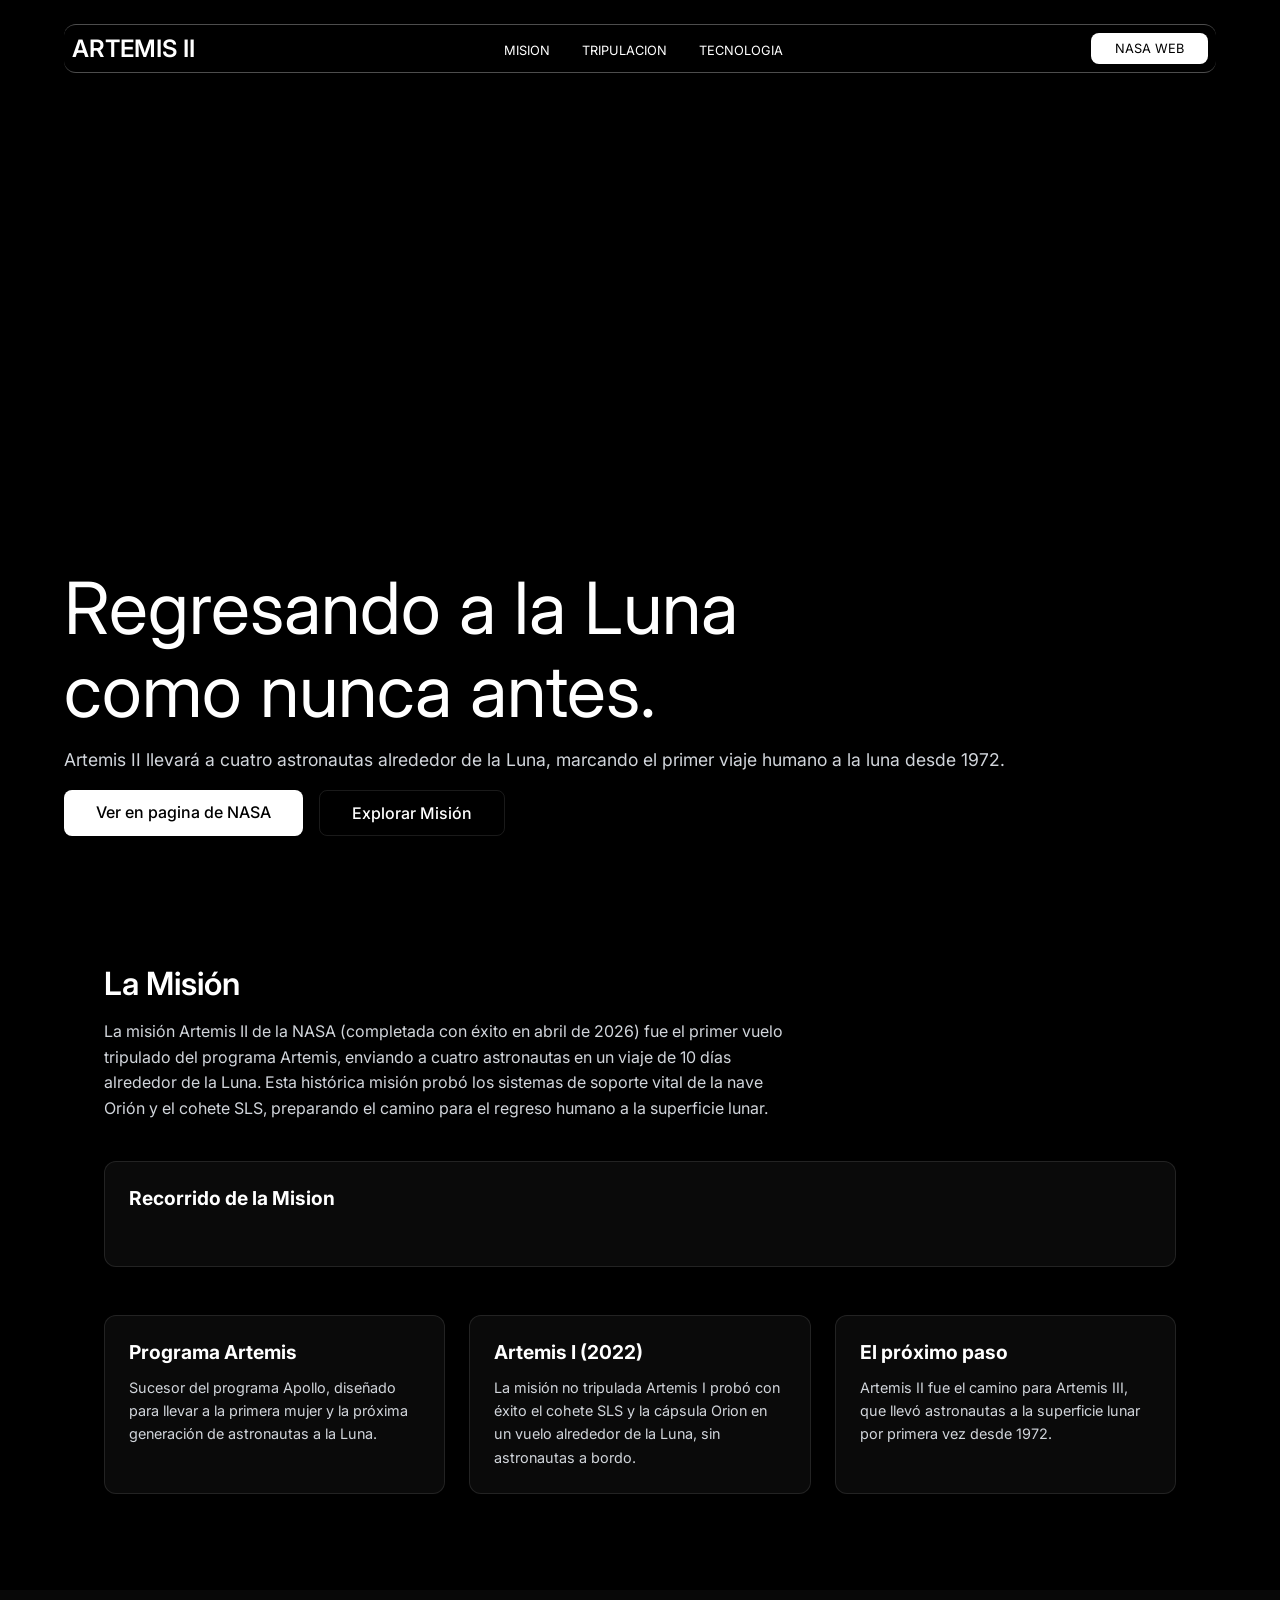
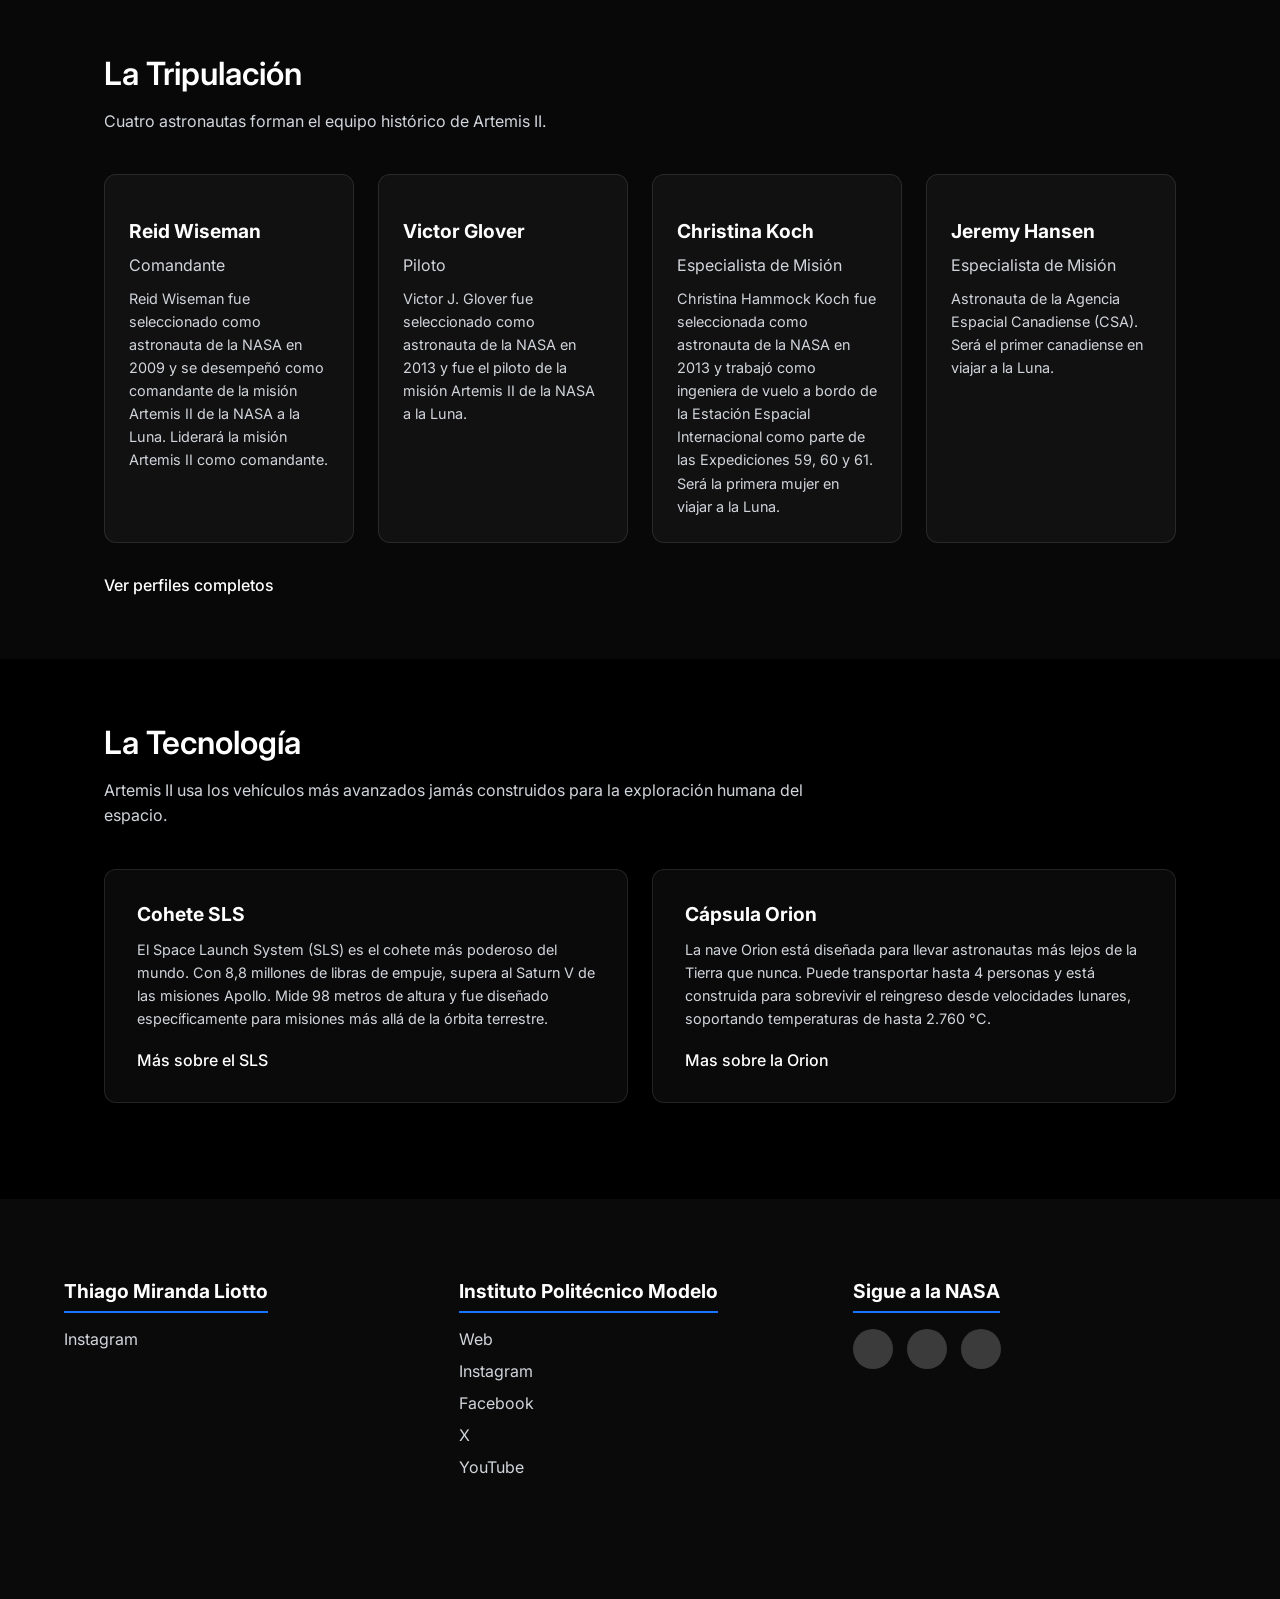
==== index.html @ 9e94ea15 "Index y Styles de la pagina" ====
<!DOCTYPE html>
<html lang="es">

<head>
  <meta charset="UTF-8">
  <meta name="viewport" content="width=device-width, initial-scale=1.0">
  <title>Artemis II</title>


  <link href="https://fonts.googleapis.com/css2?family=Inter:wght@300;400;500;600&display=swap" rel="stylesheet">
    <script src="https://kit.fontawesome.com/83480b7348.js" crossorigin="anonymous"></script>
  <link rel="stylesheet" href="styles.css">
  <link rel="icon" href="https://upload.wikimedia.org/wikipedia/commons/5/5b/Artemis_Logo_White_RGB_%28905749753641%29.png" type="image/png">
</head>

<body>
  <header id="encabezado">
    <nav class="barra-nav">
      <div class="logo-nav"><a href="#inicio">ARTEMIS II</a></div>
      <ul class="enlaces-nav">
        <li><a href="#mision">MISION</a></li>
        <li><a href="#tripulacion">TRIPULACION</a></li>
        <li><a href="#tecnologia">TECNOLOGIA</a></li>
      </ul>

      <a href="https://www.nasa.gov/humans-in-space/artemis/" target="_blank" class="boton-chat">NASA WEB</a>
    </nav>
  </header>


  <main>
    <section id="inicio">

      <video class="video-fondo" autoplay loop muted playsinline>
        <source src="https://cdn.pixabay.com/video/2020/07/10/44335-438661935_large.mp4" type="video/mp4">
      </video>


      <div class="contenido-inicio">
        <div class="grilla-inicio">
          <div class="columna-izquierda">
            <h1 class="titulo-inicio">
              Regresando a la Luna<br>
              como nunca antes.
            </h1>
            <p class="subtitulo-inicio">
              Artemis II llevará a cuatro astronautas alrededor de la Luna,
              marcando el primer viaje humano a la luna desde 1972.
            </p>

            <div class="botones-inicio" style="animation: aparecer 1s ease 1.2s both;">
              <a href="https://www.nasa.gov/humans-in-space/artemis/" target="_blank" class="boton-principal">
                Ver en pagina de NASA
              </a>
              <a href="#mision" class="boton-mision">
                Explorar Misión
              </a>
            </div>
          </div>

        </div>
      </div>

    </section>

    <section id="mision">
      <div class="contenedor-seccion">
        <h2 class="titulo-seccion">La Misión</h2>
        <p class="texto-seccion">
          La misión Artemis II de la NASA (completada con éxito en abril de 2026) fue el primer vuelo tripulado del programa Artemis, enviando a cuatro astronautas en un viaje de 10 días alrededor de la Luna. Esta histórica misión probó los sistemas de soporte vital de la nave Orión y el cohete SLS, preparando el camino para el regreso humano a la superficie lunar.
        </p>
        <div class="tarjeta" style="margin-bottom: 3rem;">
            <h3>Recorrido de la Mision</h3>
            <img class="img-tarjeta" src="https://www.asc-csa.gc.ca/images/missions/artemis-ii/etape-de-la-mission-ban.jpg" alt="">
        </div>
        <div class="grilla-tarjetas">
          <div class="tarjeta">
            <h3>Programa Artemis</h3>
            <p>
              Sucesor del programa Apollo, diseñado para llevar a la primera mujer y la próxima
              generación de astronautas a la Luna.
            </p>
          </div>

          <div class="tarjeta">
            <h3>Artemis I (2022)</h3>
            <p>
              La misión no tripulada Artemis I probó con éxito el cohete SLS y la cápsula Orion
              en un vuelo alrededor de la Luna, sin astronautas a bordo.
            </p>
          </div>

          <div class="tarjeta">
            <h3>El próximo paso</h3>
            <p>
              Artemis II fue el camino para Artemis III, que llevó astronautas a la superficie
              lunar por primera vez desde 1972.
            </p>
          </div>
        </div>
      </div>
    </section>



    <section id="tripulacion">
      <div class="contenedor-seccion">
        <h2 class="titulo-seccion">La Tripulación</h2>
        <p class="texto-seccion">
          Cuatro astronautas forman el equipo histórico de Artemis II.
        </p>

        <div class="grilla-tripulacion">

          <div class="tarjeta-astronauta">
            <img src="https://www.nasa.gov/wp-content/uploads/2023/06/jsc2023e0016434-alt.jpg" alt="">
            <h3>Reid Wiseman</h3>
            <p class="rol-astronauta">Comandante</p>
            <p>
              Reid Wiseman fue seleccionado como astronauta de la NASA en 2009 y se desempeñó como comandante de la misión Artemis II de la NASA a la Luna.
              Liderará la misión Artemis II como comandante.
            </p>
          </div>

          <div class="tarjeta-astronauta">
            <img src="https://www.nasa.gov/wp-content/uploads/2023/06/jsc2023e0016433-alt.jpg?resize=450,600" alt="">
            <h3>Victor Glover</h3>
            <p class="rol-astronauta">Piloto</p>
            <p>
              Victor J. Glover fue seleccionado como astronauta de la NASA en 2013 y fue el piloto de la misión Artemis II de la NASA a la Luna. 
            </p>
          </div>

          <div class="tarjeta-astronauta">
            <img src="https://www.nasa.gov/wp-content/uploads/2023/06/jsc2023e0016435-alt.jpg?resize=450,600" alt="">
            <h3>Christina Koch</h3>
            <p class="rol-astronauta">Especialista de Misión</p>
            <p>
             Christina Hammock Koch fue seleccionada como astronauta de la NASA en 2013 y trabajó como ingeniera de vuelo a bordo de la Estación Espacial Internacional como parte de las Expediciones 59, 60 y 61. Será la primera mujer en viajar a la Luna.
            </p>
          </div>

          <div class="tarjeta-astronauta">
            <img src="https://www.nasa.gov/wp-content/uploads/2023/06/jsc2023e0016436-alt.jpg?resize=450,600" alt="">
            <h3>Jeremy Hansen</h3>
            <p class="rol-astronauta">Especialista de Misión </p>
            <p>
              Astronauta de la Agencia Espacial Canadiense (CSA). Será el primer canadiense en viajar a la Luna.
            </p>
          </div>

        </div>
        <a href="https://www.nasa.gov/feature/our-artemis-crew/" target="_blank" class="boton-link">
          Ver perfiles completos
        </a>
      </div>
    </section>


    <section id="tecnologia">
      <div class="contenedor-seccion">
        <h2 class="titulo-seccion">La Tecnología</h2>
        <p class="texto-seccion">
          Artemis II usa los vehículos más avanzados jamás construidos para la exploración humana del espacio.
        </p>
        <div class="grilla-tarjetas">
          <div class="tarjeta tarjeta-grande">
            <h3>Cohete SLS</h3>
            <p>
              El Space Launch System (SLS) es el cohete más poderoso del mundo. Con 8,8 millones de libras de empuje, supera al Saturn V de las misiones Apollo. Mide 98 metros de altura y fue diseñado específicamente para misiones más allá de la órbita terrestre.
            </p>
            <br>
            <a href="https://www.nasa.gov/space-launch-system/" class="boton-link">
              Más sobre el SLS 
            </a>
          </div>

          <div class="tarjeta tarjeta-grande">
            <h3>Cápsula Orion</h3>
            <p>
              La nave Orion está diseñada para llevar astronautas más lejos de la Tierra que nunca. Puede transportar hasta 4 personas y está construida para sobrevivir el reingreso desde velocidades lunares, soportando temperaturas de hasta 2.760 °C.
            </p>
            <br>
            <a href="https://www.nasa.gov/orion-spacecraft/" class="boton-link">
              Mas sobre la Orion
            </a>
          </div>

        </div>
      </div>
    </section>
  </main>





    <footer class="footer">
        <div class="footer-div1">
            <div class="footer-div-row">
                    <div class="footer-div-links">
                    <h4>Thiago Miranda Liotto</h4>
                    <ul>
                        <li><a href="https://www.instagram.com/_thiagooml">Instagram</a></li>
                    </ul>
                    </div>
            
                    <div class="footer-div-links">
                    <h4>Instituto Politécnico Modelo</h4>
                    <ul>
                        <li><a href="https://www.ipm.edu.ar/">Web</a></li>
                        <li><a href="https://www.instagram.com/politecnicomodelo">Instagram</a></li>
                        <li><a href="https://www.facebook.com/politecnicomodelo">Facebook</a></li>
                        <li><a href="https://x.com/@ipmodelo">X</a></li>
                        <li><a href="https://www.youtube.com/user/politecnicomodelo">YouTube</a></li>
                    </ul>
                    </div>
            
                    <div class="footer-div-links">
                    <h4>Sigue a la NASA</h4>
                    <div class="footer-social-link">
                        <a href="https://www.facebook.com/NASA" TARGET="_BLANK"><i class="fab fa-facebook-f"></i></a>
                        <a href="https://www.instagram.com/nasa/" TARGET="_BLANK"><i class="fab fa-instagram"></i></a>
                        <a href="https://x.com/NASA" TARGET="_BLANK"><i class="fab fa-x"></i></a>
                    </div>
                </div>
            </div>
        </div>
    </footer>

</body>

</html>
---- styles.css ----
:root {
  --color-fondo: #000000;
  --color-texto: #ffffff;
  --color-texto-secundario: #d1d5db;
  --color-borde: rgba(255, 255, 255, 0.1);
  --color-tarjeta-fondo: rgba(255, 255, 255, 0.04);
  --color-diferenciador: #1875FF;
  --fuente-principal: 'Inter', sans-serif;
  
  /*para responsive*/
  --relleno-lateral: 1.5rem;

}
*{
  margin: 0;
  padding: 0;
  box-sizing: border-box;
}


body {
  font-family: var(--fuente-principal);
  background-color: var(--color-fondo);
  color: var(--color-texto);
}
a{
  text-decoration: none;
  color: inherit;
}
ul {
  list-style: none;
}





#encabezado {
  position: fixed;
  top: 0;
  left: 0;
  right: 0;
  z-index: 100;
  padding: 1.5rem var(--relleno-lateral) 0;
}

.barra-nav {
  border-radius: 0.75rem;
  padding: 0.5rem;
  display: flex;
  align-items: center;
  justify-content: space-between;
  background: rgba(0, 0, 0, 0.4);
  border-top: 1px solid rgba(255, 255, 255, 0.3);
  border-bottom: 1px solid rgba(255, 255, 255, 0.3);
}

.logo-nav{
  font-size: 1.5rem;
  font-weight: 600;
}

.enlaces-nav {
  display: none;
  gap: 2rem;}

.enlaces-nav a {
  font-size: 0.8rem;
  transition: color 0.2s;
}
html {
  scroll-behavior: smooth;
}
.enlaces-nav a:hover {
  color: var(--color-texto-secundario);
}

.boton-chat{
  background: var(--color-texto);
  color: var(--color-fondo);
  padding: 0.5rem 1.5rem;
  border-radius: 0.5rem;
  font-size: 0.8rem;
    transition: opacity 0.2s;
}
.boton-chat:hover {
  opacity: 0.8;
}

/*INICIOI*/
#inicio {
  position: relative;
  height: 100vh;
  display: flex;
  flex-direction: column;
}

.video-fondo{
  position: absolute;
  inset: 0;
  width: 100%;
  height: 100%;
  object-fit: cover;
}

.contenido-inicio {
  position: relative;
  z-index: 1;
  padding: 0 var(--relleno-lateral) 3rem;
  flex: 1;
  display: flex;
  flex-direction: column;
  justify-content: flex-end;
}

.grilla-inicio {
  display: flex;
  flex-direction: column;
  gap: 1.5rem;
}

.titulo-inicio {
  font-size: 2.25rem;
  font-weight: 400;
  margin-bottom: 1rem;
  line-height: 1.15;
}
.subtitulo-inicio {
  font-size: 1rem;
  color: var(--color-texto-secundario);
  margin-bottom: 1.25rem;
}

.botones-inicio {
  display: flex;
  flex-wrap: wrap;
  gap: 1rem;
}
.boton-principal{
  background:var(--color-texto);
  color: var(--color-fondo);
  padding: 0.75rem 2rem;
  border-radius: 0.5rem;
  font-weight: 500;
  transition: background-color 0.2s;
}
.boton-principal:hover {
  opacity: 0.8;
}

.boton-mision {
  border: 1px solid var(--color-borde);
  color: var(--color-texto);
  padding: 0.75rem 2rem;
  border-radius: 0.5rem;
  font-weight: 500;
    transition: opacity 0.2s;

}

.boton-mision:hover {
    opacity: 0.8;
}








#mision, #tecnologia{
  background-color: var(--color-fondo);
}

#tripulacion {
  background-color: #080808;
}
.contenedor-seccion {
  padding: 4rem var(--relleno-lateral);
  max-width: 1200px;
  margin: 0 auto;
}

.titulo-seccion {
  font-size: 2rem;
  font-weight: 600;
  margin-bottom: 1rem;
}

.texto-seccion{
  font-size: 1rem;
  color: var(--color-texto-secundario);
  margin-bottom: 2.5rem;
  max-width: 700px;
  line-height: 1.6;
}










.grilla-tarjetas {
  display: flex;
  flex-direction: column;
  gap: 1.5rem;
  margin-bottom: 2rem;
}

.tarjeta {
  border: 1px solid var(--color-borde);
  border-radius: 0.75rem;
  padding: 1.5rem;
  background: var(--color-tarjeta-fondo);
}

.tarjeta h3{
  font-size: 1.2rem;
  font-weight: 700;
  margin-bottom: 0.75rem;
}

.tarjeta p {
  font-size: 0.9rem;
  color: var(--color-texto-secundario);
  line-height: 1.6;
}

.tarjeta img{
  width: 100%;
  border-radius: 0.5rem;
  margin-top: 1rem;
}

.tarjeta-grande {
  padding: 2rem;
}





.grilla-tripulacion  {
  display: flex;
  flex-direction: column;
  gap: 1.5rem;
  margin-bottom: 2rem;
}

.tarjeta-astronauta {
  border: 1px solid var(--color-borde);
  border-radius: 0.75rem;
  padding: 1.5rem;
  background: var(--color-tarjeta-fondo);
}
.tarjeta-astronauta img{
    width: 100%;
    border-radius: 0.5rem;
    margin-bottom: 1rem;
}

.tarjeta-astronauta h3{
  font-size: 1.2rem;
  font-weight: 700;
  margin-bottom: 0.75rem;
}

.rol-astronauta {
  font-size: 1rem;
  color: var(--color-texto-secundario);
  margin-bottom: 0.75rem;
}

.tarjeta-astronauta p:last-child {
  font-size: 0.9rem;
  color: var(--color-texto-secundario);
  line-height: 1.6;
}





.boton-link{
  color: var(--color-texto);
  font-size: 1rem;
  font-weight: 500;
  transition: opacity 0.2s;
}
.boton-link:hover {
  opacity: 0.7;
}


/* Banner de páginas internas */
.banner-pagina {
  padding-top: 8rem;
}

/* Galería */
.galeria-grilla {
  display: flex;
  flex-wrap: wrap;
  gap: 1rem;
}
.galeria-item {
  flex: 1 1 100%;
}
.galeria-item img {
  width: 100%;
  border-radius: 0.75rem;
  display: block;
}

/* Línea de tiempo */
.linea-tiempo {
  display: flex;
  flex-direction: column;
  gap: 2rem;
  border-left: 2px solid var(--color-diferenciador);
  padding-left: 2rem;
}
.evento {
  display: flex;
  flex-direction: column;
  gap: 0.5rem;
}
.evento-fecha {
  font-size: 0.875rem;
  font-weight: 600;
  color: var(--color-diferenciador);
}
.evento-contenido h3 {
  font-size: 1.2rem;
  font-weight: 600;
  margin-bottom: 0.5rem;
}
.evento-contenido p {
  font-size: 0.9rem;
  color: var(--color-texto-secundario);
  line-height: 1.6;
}


/* El Footer*/
.footer {
  background-color: var(--color-tarjeta-fondo);
  padding: 80px var(--relleno-lateral);
}
.footer-div1 {
  max-width: 1200px;
  margin: 0 auto;
}
.footer-div-row {
  display: flex;
  flex-wrap: wrap;
  gap: 2rem;
  text-align: left;
}
.footer-div-links {
  	width: 100%;
	   margin-bottom: 30px;
}
.footer-div-links h4 {
  font-size: 1.2rem;
  margin-bottom: 1rem;
  border-bottom: 2px solid var(--color-diferenciador);
  padding-bottom: 0.5rem;
  display: inline-block;
}
.footer-div-links ul li a {
  color: var(--color-texto-secundario);
  display: block;
  margin-bottom: 0.75rem;
  transition: color 0.3s;
}
.footer-div-links ul li a:hover {
  color: var(--color-texto);
}
.footer-social-link a {
  display: inline-block;
  width: 40px;
  height: 40px;
  background-color: rgba(255, 255, 255, 0.2);
  margin-right: 10px;
  text-align: center;
  line-height: 40px;
  border-radius: 50%;
  color: var(--color-texto);
  transition: background-color 0.3s;
}
.footer-social-link a:hover {
  background-color: var(--color-diferenciador);
}
@media (max-width: 768px) {
    	 .footer-div-row{
	   text-align: center;
	 }
	 .footer-div-links{
	   width: 100%;
	   margin-bottom: 30px;
	 }
   }




   /*TABLET (768px)*/
@media (min-width: 768px) {
  :root {
    --relleno-lateral: 3rem;
  }

  .enlaces-nav{
    display: flex;
  }

  .titulo-inicio{
    font-size: 3rem;
  }

  .subtitulo-inicio{
    font-size: 1.1rem;
  }

  .grilla-tarjetas {
    flex-direction: row;
    flex-wrap: wrap;
  }

  .tarjeta {
    flex: 1 1 20%;
  }

  .grilla-tripulacion{
    flex-direction: row;
    flex-wrap: wrap;
  }

  .tarjeta-astronauta {
    flex: 1 1 45%;
  }
  .footer-div-links{
    flex: 1 1 200px;
  }

  .galeria-item {
    flex: 1 1 45%;
  }

}

/*Escritorio (1024px)*/

@media (min-width: 1024px) {
  :root {
    --relleno-lateral: 4rem;
  }

  .contenido-inicio{
    padding-bottom: 4rem;
  }

  .grilla-inicio {
    flex-direction: row;
    align-items: flex-end;
  }

  .columna-izquierda {
    flex: 1;
  }

  .titulo-inicio{
    font-size: 3.75rem;
  }

  .tarjeta-astronauta {
    flex: 1 1 20%;
  }

  .galeria-item {
    flex: 1 1 30%;
  }
}

/*Pantalla grandes (1280px)*/
@media (min-width: 1280px){
  .titulo-inicio {
    font-size: 4.5rem;
  }
}
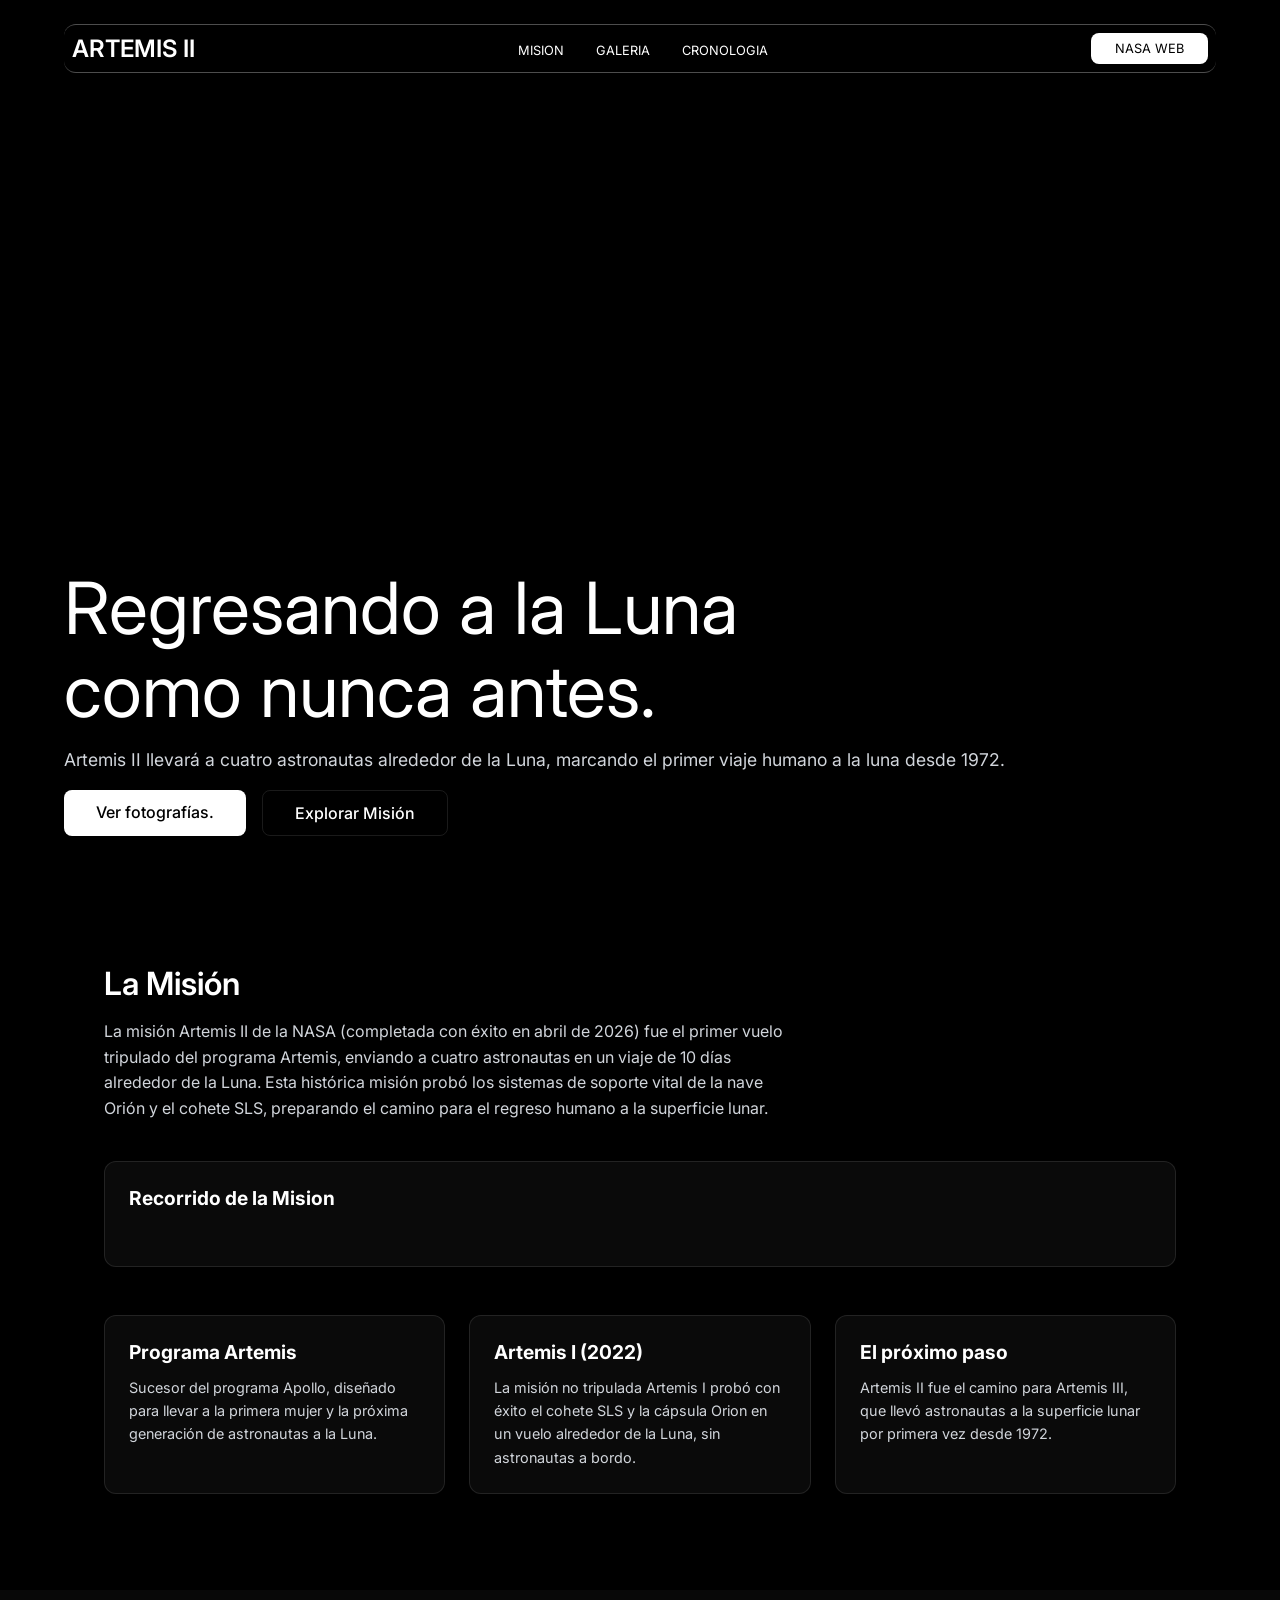
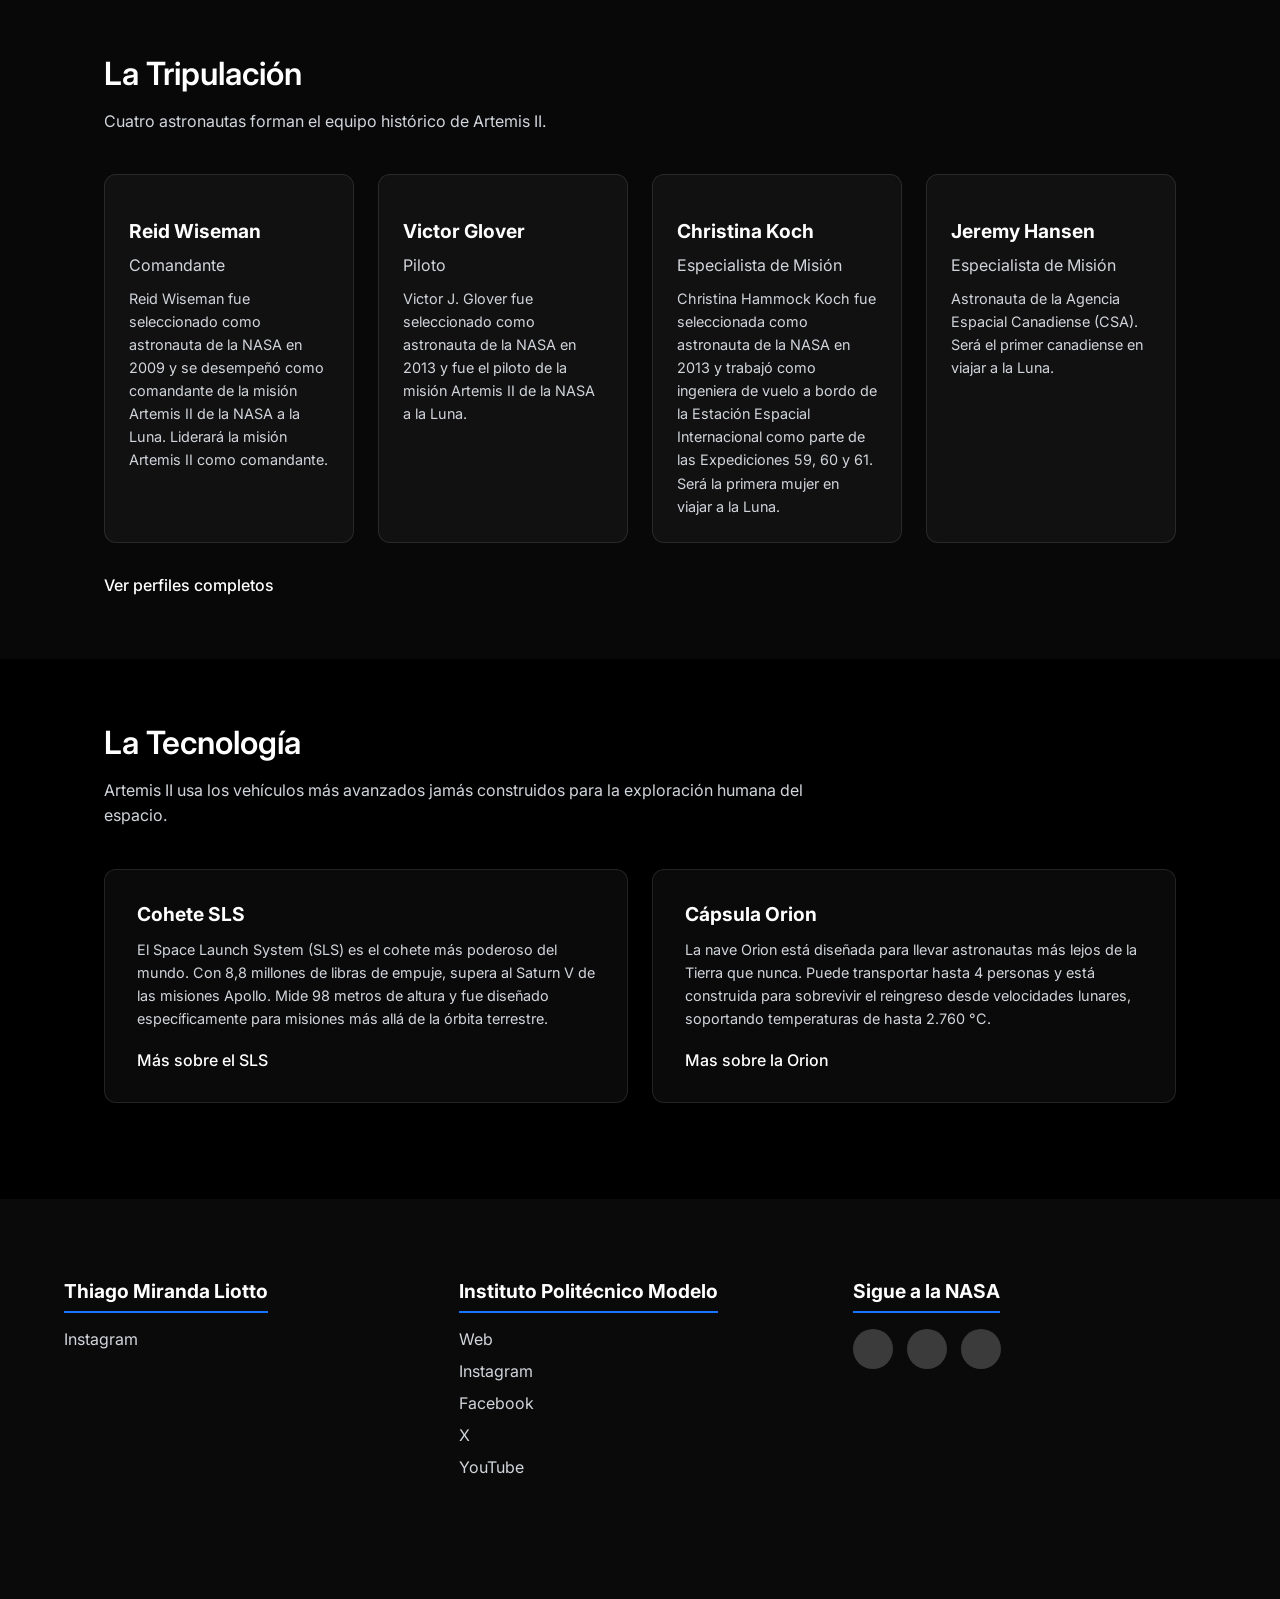
==== commit 92ed8ee0: "Las dos paginas que faltaban" ====
--- a/index.html
+++ b/index.html
@@ -1,233 +1,233 @@
-<!DOCTYPE html>
-<html lang="es">
-
-<head>
-  <meta charset="UTF-8">
-  <meta name="viewport" content="width=device-width, initial-scale=1.0">
-  <title>Artemis II</title>
-
-
-  <link href="https://fonts.googleapis.com/css2?family=Inter:wght@300;400;500;600&display=swap" rel="stylesheet">
-    <script src="https://kit.fontawesome.com/83480b7348.js" crossorigin="anonymous"></script>
-  <link rel="stylesheet" href="styles.css">
-  <link rel="icon" href="https://upload.wikimedia.org/wikipedia/commons/5/5b/Artemis_Logo_White_RGB_%28905749753641%29.png" type="image/png">
-</head>
-
-<body>
-  <header id="encabezado">
-    <nav class="barra-nav">
-      <div class="logo-nav"><a href="#inicio">ARTEMIS II</a></div>
-      <ul class="enlaces-nav">
-        <li><a href="#mision">MISION</a></li>
-        <li><a href="#tripulacion">TRIPULACION</a></li>
-        <li><a href="#tecnologia">TECNOLOGIA</a></li>
-      </ul>
-
-      <a href="https://www.nasa.gov/humans-in-space/artemis/" target="_blank" class="boton-chat">NASA WEB</a>
-    </nav>
-  </header>
-
-
-  <main>
-    <section id="inicio">
-
-      <video class="video-fondo" autoplay loop muted playsinline>
-        <source src="https://cdn.pixabay.com/video/2020/07/10/44335-438661935_large.mp4" type="video/mp4">
-      </video>
-
-
-      <div class="contenido-inicio">
-        <div class="grilla-inicio">
-          <div class="columna-izquierda">
-            <h1 class="titulo-inicio">
-              Regresando a la Luna<br>
-              como nunca antes.
-            </h1>
-            <p class="subtitulo-inicio">
-              Artemis II llevará a cuatro astronautas alrededor de la Luna,
-              marcando el primer viaje humano a la luna desde 1972.
-            </p>
-
-            <div class="botones-inicio" style="animation: aparecer 1s ease 1.2s both;">
-              <a href="https://www.nasa.gov/humans-in-space/artemis/" target="_blank" class="boton-principal">
-                Ver en pagina de NASA
-              </a>
-              <a href="#mision" class="boton-mision">
-                Explorar Misión
-              </a>
-            </div>
-          </div>
-
-        </div>
-      </div>
-
-    </section>
-
-    <section id="mision">
-      <div class="contenedor-seccion">
-        <h2 class="titulo-seccion">La Misión</h2>
-        <p class="texto-seccion">
-          La misión Artemis II de la NASA (completada con éxito en abril de 2026) fue el primer vuelo tripulado del programa Artemis, enviando a cuatro astronautas en un viaje de 10 días alrededor de la Luna. Esta histórica misión probó los sistemas de soporte vital de la nave Orión y el cohete SLS, preparando el camino para el regreso humano a la superficie lunar.
-        </p>
-        <div class="tarjeta" style="margin-bottom: 3rem;">
-            <h3>Recorrido de la Mision</h3>
-            <img class="img-tarjeta" src="https://www.asc-csa.gc.ca/images/missions/artemis-ii/etape-de-la-mission-ban.jpg" alt="">
-        </div>
-        <div class="grilla-tarjetas">
-          <div class="tarjeta">
-            <h3>Programa Artemis</h3>
-            <p>
-              Sucesor del programa Apollo, diseñado para llevar a la primera mujer y la próxima
-              generación de astronautas a la Luna.
-            </p>
-          </div>
-
-          <div class="tarjeta">
-            <h3>Artemis I (2022)</h3>
-            <p>
-              La misión no tripulada Artemis I probó con éxito el cohete SLS y la cápsula Orion
-              en un vuelo alrededor de la Luna, sin astronautas a bordo.
-            </p>
-          </div>
-
-          <div class="tarjeta">
-            <h3>El próximo paso</h3>
-            <p>
-              Artemis II fue el camino para Artemis III, que llevó astronautas a la superficie
-              lunar por primera vez desde 1972.
-            </p>
-          </div>
-        </div>
-      </div>
-    </section>
-
-
-
-    <section id="tripulacion">
-      <div class="contenedor-seccion">
-        <h2 class="titulo-seccion">La Tripulación</h2>
-        <p class="texto-seccion">
-          Cuatro astronautas forman el equipo histórico de Artemis II.
-        </p>
-
-        <div class="grilla-tripulacion">
-
-          <div class="tarjeta-astronauta">
-            <img src="https://www.nasa.gov/wp-content/uploads/2023/06/jsc2023e0016434-alt.jpg" alt="">
-            <h3>Reid Wiseman</h3>
-            <p class="rol-astronauta">Comandante</p>
-            <p>
-              Reid Wiseman fue seleccionado como astronauta de la NASA en 2009 y se desempeñó como comandante de la misión Artemis II de la NASA a la Luna.
-              Liderará la misión Artemis II como comandante.
-            </p>
-          </div>
-
-          <div class="tarjeta-astronauta">
-            <img src="https://www.nasa.gov/wp-content/uploads/2023/06/jsc2023e0016433-alt.jpg?resize=450,600" alt="">
-            <h3>Victor Glover</h3>
-            <p class="rol-astronauta">Piloto</p>
-            <p>
-              Victor J. Glover fue seleccionado como astronauta de la NASA en 2013 y fue el piloto de la misión Artemis II de la NASA a la Luna. 
-            </p>
-          </div>
-
-          <div class="tarjeta-astronauta">
-            <img src="https://www.nasa.gov/wp-content/uploads/2023/06/jsc2023e0016435-alt.jpg?resize=450,600" alt="">
-            <h3>Christina Koch</h3>
-            <p class="rol-astronauta">Especialista de Misión</p>
-            <p>
-             Christina Hammock Koch fue seleccionada como astronauta de la NASA en 2013 y trabajó como ingeniera de vuelo a bordo de la Estación Espacial Internacional como parte de las Expediciones 59, 60 y 61. Será la primera mujer en viajar a la Luna.
-            </p>
-          </div>
-
-          <div class="tarjeta-astronauta">
-            <img src="https://www.nasa.gov/wp-content/uploads/2023/06/jsc2023e0016436-alt.jpg?resize=450,600" alt="">
-            <h3>Jeremy Hansen</h3>
-            <p class="rol-astronauta">Especialista de Misión </p>
-            <p>
-              Astronauta de la Agencia Espacial Canadiense (CSA). Será el primer canadiense en viajar a la Luna.
-            </p>
-          </div>
-
-        </div>
-        <a href="https://www.nasa.gov/feature/our-artemis-crew/" target="_blank" class="boton-link">
-          Ver perfiles completos
-        </a>
-      </div>
-    </section>
-
-
-    <section id="tecnologia">
-      <div class="contenedor-seccion">
-        <h2 class="titulo-seccion">La Tecnología</h2>
-        <p class="texto-seccion">
-          Artemis II usa los vehículos más avanzados jamás construidos para la exploración humana del espacio.
-        </p>
-        <div class="grilla-tarjetas">
-          <div class="tarjeta tarjeta-grande">
-            <h3>Cohete SLS</h3>
-            <p>
-              El Space Launch System (SLS) es el cohete más poderoso del mundo. Con 8,8 millones de libras de empuje, supera al Saturn V de las misiones Apollo. Mide 98 metros de altura y fue diseñado específicamente para misiones más allá de la órbita terrestre.
-            </p>
-            <br>
-            <a href="https://www.nasa.gov/space-launch-system/" class="boton-link">
-              Más sobre el SLS 
-            </a>
-          </div>
-
-          <div class="tarjeta tarjeta-grande">
-            <h3>Cápsula Orion</h3>
-            <p>
-              La nave Orion está diseñada para llevar astronautas más lejos de la Tierra que nunca. Puede transportar hasta 4 personas y está construida para sobrevivir el reingreso desde velocidades lunares, soportando temperaturas de hasta 2.760 °C.
-            </p>
-            <br>
-            <a href="https://www.nasa.gov/orion-spacecraft/" class="boton-link">
-              Mas sobre la Orion
-            </a>
-          </div>
-
-        </div>
-      </div>
-    </section>
-  </main>
-
-
-
-
-
-    <footer class="footer">
-        <div class="footer-div1">
-            <div class="footer-div-row">
-                    <div class="footer-div-links">
-                    <h4>Thiago Miranda Liotto</h4>
-                    <ul>
-                        <li><a href="https://www.instagram.com/_thiagooml">Instagram</a></li>
-                    </ul>
-                    </div>
-            
-                    <div class="footer-div-links">
-                    <h4>Instituto Politécnico Modelo</h4>
-                    <ul>
-                        <li><a href="https://www.ipm.edu.ar/">Web</a></li>
-                        <li><a href="https://www.instagram.com/politecnicomodelo">Instagram</a></li>
-                        <li><a href="https://www.facebook.com/politecnicomodelo">Facebook</a></li>
-                        <li><a href="https://x.com/@ipmodelo">X</a></li>
-                        <li><a href="https://www.youtube.com/user/politecnicomodelo">YouTube</a></li>
-                    </ul>
-                    </div>
-            
-                    <div class="footer-div-links">
-                    <h4>Sigue a la NASA</h4>
-                    <div class="footer-social-link">
-                        <a href="https://www.facebook.com/NASA" TARGET="_BLANK"><i class="fab fa-facebook-f"></i></a>
-                        <a href="https://www.instagram.com/nasa/" TARGET="_BLANK"><i class="fab fa-instagram"></i></a>
-                        <a href="https://x.com/NASA" TARGET="_BLANK"><i class="fab fa-x"></i></a>
-                    </div>
-                </div>
-            </div>
-        </div>
-    </footer>
-
-</body>
-
-</html>
+<!DOCTYPE html>
+<html lang="es">
+
+<head>
+  <meta charset="UTF-8">
+  <meta name="viewport" content="width=device-width, initial-scale=1.0">
+  <title>Artemis II</title>
+
+
+  <link href="https://fonts.googleapis.com/css2?family=Inter:wght@300;400;500;600&display=swap" rel="stylesheet">
+    <script src="https://kit.fontawesome.com/83480b7348.js" crossorigin="anonymous"></script>
+  <link rel="stylesheet" href="styles.css">
+  <link rel="icon" href="https://upload.wikimedia.org/wikipedia/commons/5/5b/Artemis_Logo_White_RGB_%28905749753641%29.png" type="image/png">
+</head>
+
+<body>
+  <header id="encabezado">
+    <nav class="barra-nav">
+      <div class="logo-nav"><a href="#inicio">ARTEMIS II</a></div>
+      <ul class="enlaces-nav">
+        <li><a href="#mision">MISION</a></li>
+        <li><a href="galeria.html">GALERIA</a></li>
+        <li><a href="linea-de-tiempo.html">CRONOLOGIA</a></li>
+      </ul>
+
+      <a href="https://www.nasa.gov/humans-in-space/artemis/" target="_blank" class="boton-chat">NASA WEB</a>
+    </nav>
+  </header>
+
+
+  <main>
+    <section id="inicio">
+
+      <video class="video-fondo" autoplay loop muted playsinline>
+        <source src="https://cdn.pixabay.com/video/2020/07/10/44335-438661935_large.mp4" type="video/mp4">
+      </video>
+
+
+      <div class="contenido-inicio">
+        <div class="grilla-inicio">
+          <div class="columna-izquierda">
+            <h1 class="titulo-inicio">
+              Regresando a la Luna<br>
+              como nunca antes.
+            </h1>
+            <p class="subtitulo-inicio">
+              Artemis II llevará a cuatro astronautas alrededor de la Luna,
+              marcando el primer viaje humano a la luna desde 1972.
+            </p>
+
+            <div class="botones-inicio" style="animation: aparecer 1s ease 1.2s both;">
+              <a href="galeria.html" class="boton-principal">
+                Ver fotografías.
+              </a>
+              <a href="#mision" class="boton-mision">
+                Explorar Misión
+              </a>
+            </div>
+          </div>
+
+        </div>
+      </div>
+
+    </section>
+
+    <section id="mision">
+      <div class="contenedor-seccion">
+        <h2 class="titulo-seccion">La Misión</h2>
+        <p class="texto-seccion">
+          La misión Artemis II de la NASA (completada con éxito en abril de 2026) fue el primer vuelo tripulado del programa Artemis, enviando a cuatro astronautas en un viaje de 10 días alrededor de la Luna. Esta histórica misión probó los sistemas de soporte vital de la nave Orión y el cohete SLS, preparando el camino para el regreso humano a la superficie lunar.
+        </p>
+        <div class="tarjeta" style="margin-bottom: 3rem;">
+            <h3>Recorrido de la Mision</h3>
+            <img class="img-tarjeta" src="https://www.asc-csa.gc.ca/images/missions/artemis-ii/etape-de-la-mission-ban.jpg" alt="">
+        </div>
+        <div class="grilla-tarjetas">
+          <div class="tarjeta">
+            <h3>Programa Artemis</h3>
+            <p>
+              Sucesor del programa Apollo, diseñado para llevar a la primera mujer y la próxima
+              generación de astronautas a la Luna.
+            </p>
+          </div>
+
+          <div class="tarjeta">
+            <h3>Artemis I (2022)</h3>
+            <p>
+              La misión no tripulada Artemis I probó con éxito el cohete SLS y la cápsula Orion
+              en un vuelo alrededor de la Luna, sin astronautas a bordo.
+            </p>
+          </div>
+
+          <div class="tarjeta">
+            <h3>El próximo paso</h3>
+            <p>
+              Artemis II fue el camino para Artemis III, que llevó astronautas a la superficie
+              lunar por primera vez desde 1972.
+            </p>
+          </div>
+        </div>
+      </div>
+    </section>
+
+
+
+    <section id="tripulacion">
+      <div class="contenedor-seccion">
+        <h2 class="titulo-seccion">La Tripulación</h2>
+        <p class="texto-seccion">
+          Cuatro astronautas forman el equipo histórico de Artemis II.
+        </p>
+
+        <div class="grilla-tripulacion">
+
+          <div class="tarjeta-astronauta">
+            <img src="https://www.nasa.gov/wp-content/uploads/2023/06/jsc2023e0016434-alt.jpg" alt="">
+            <h3>Reid Wiseman</h3>
+            <p class="rol-astronauta">Comandante</p>
+            <p>
+              Reid Wiseman fue seleccionado como astronauta de la NASA en 2009 y se desempeñó como comandante de la misión Artemis II de la NASA a la Luna.
+              Liderará la misión Artemis II como comandante.
+            </p>
+          </div>
+
+          <div class="tarjeta-astronauta">
+            <img src="https://www.nasa.gov/wp-content/uploads/2023/06/jsc2023e0016433-alt.jpg?resize=450,600" alt="">
+            <h3>Victor Glover</h3>
+            <p class="rol-astronauta">Piloto</p>
+            <p>
+              Victor J. Glover fue seleccionado como astronauta de la NASA en 2013 y fue el piloto de la misión Artemis II de la NASA a la Luna. 
+            </p>
+          </div>
+
+          <div class="tarjeta-astronauta">
+            <img src="https://www.nasa.gov/wp-content/uploads/2023/06/jsc2023e0016435-alt.jpg?resize=450,600" alt="">
+            <h3>Christina Koch</h3>
+            <p class="rol-astronauta">Especialista de Misión</p>
+            <p>
+             Christina Hammock Koch fue seleccionada como astronauta de la NASA en 2013 y trabajó como ingeniera de vuelo a bordo de la Estación Espacial Internacional como parte de las Expediciones 59, 60 y 61. Será la primera mujer en viajar a la Luna.
+            </p>
+          </div>
+
+          <div class="tarjeta-astronauta">
+            <img src="https://www.nasa.gov/wp-content/uploads/2023/06/jsc2023e0016436-alt.jpg?resize=450,600" alt="">
+            <h3>Jeremy Hansen</h3>
+            <p class="rol-astronauta">Especialista de Misión </p>
+            <p>
+              Astronauta de la Agencia Espacial Canadiense (CSA). Será el primer canadiense en viajar a la Luna.
+            </p>
+          </div>
+
+        </div>
+        <a href="https://www.nasa.gov/feature/our-artemis-crew/" target="_blank" class="boton-link">
+          Ver perfiles completos
+        </a>
+      </div>
+    </section>
+
+
+    <section id="tecnologia">
+      <div class="contenedor-seccion">
+        <h2 class="titulo-seccion">La Tecnología</h2>
+        <p class="texto-seccion">
+          Artemis II usa los vehículos más avanzados jamás construidos para la exploración humana del espacio.
+        </p>
+        <div class="grilla-tarjetas">
+          <div class="tarjeta tarjeta-grande">
+            <h3>Cohete SLS</h3>
+            <p>
+              El Space Launch System (SLS) es el cohete más poderoso del mundo. Con 8,8 millones de libras de empuje, supera al Saturn V de las misiones Apollo. Mide 98 metros de altura y fue diseñado específicamente para misiones más allá de la órbita terrestre.
+            </p>
+            <br>
+            <a href="https://www.nasa.gov/space-launch-system/" class="boton-link">
+              Más sobre el SLS 
+            </a>
+          </div>
+
+          <div class="tarjeta tarjeta-grande">
+            <h3>Cápsula Orion</h3>
+            <p>
+              La nave Orion está diseñada para llevar astronautas más lejos de la Tierra que nunca. Puede transportar hasta 4 personas y está construida para sobrevivir el reingreso desde velocidades lunares, soportando temperaturas de hasta 2.760 °C.
+            </p>
+            <br>
+            <a href="https://www.nasa.gov/orion-spacecraft/" class="boton-link">
+              Mas sobre la Orion
+            </a>
+          </div>
+
+        </div>
+      </div>
+    </section>
+  </main>
+
+
+
+
+
+    <footer class="footer">
+        <div class="footer-div1">
+            <div class="footer-div-row">
+                    <div class="footer-div-links">
+                    <h4>Thiago Miranda Liotto</h4>
+                    <ul>
+                        <li><a href="https://www.instagram.com/_thiagooml">Instagram</a></li>
+                    </ul>
+                    </div>
+            
+                    <div class="footer-div-links">
+                    <h4>Instituto Politécnico Modelo</h4>
+                    <ul>
+                        <li><a href="https://www.ipm.edu.ar/">Web</a></li>
+                        <li><a href="https://www.instagram.com/politecnicomodelo">Instagram</a></li>
+                        <li><a href="https://www.facebook.com/politecnicomodelo">Facebook</a></li>
+                        <li><a href="https://x.com/@ipmodelo">X</a></li>
+                        <li><a href="https://www.youtube.com/user/politecnicomodelo">YouTube</a></li>
+                    </ul>
+                    </div>
+            
+                    <div class="footer-div-links">
+                    <h4>Sigue a la NASA</h4>
+                    <div class="footer-social-link">
+                        <a href="https://www.facebook.com/NASA" TARGET="_BLANK"><i class="fab fa-facebook-f"></i></a>
+                        <a href="https://www.instagram.com/nasa/" TARGET="_BLANK"><i class="fab fa-instagram"></i></a>
+                        <a href="https://x.com/NASA" TARGET="_BLANK"><i class="fab fa-x"></i></a>
+                    </div>
+                </div>
+            </div>
+        </div>
+    </footer>
+
+</body>
+
+</html>
--- a/styles.css
+++ b/styles.css
@@ -1,496 +1,478 @@
-:root {
-  --color-fondo: #000000;
-  --color-texto: #ffffff;
-  --color-texto-secundario: #d1d5db;
-  --color-borde: rgba(255, 255, 255, 0.1);
-  --color-tarjeta-fondo: rgba(255, 255, 255, 0.04);
-  --color-diferenciador: #1875FF;
-  --fuente-principal: 'Inter', sans-serif;
-  
-  /*para responsive*/
-  --relleno-lateral: 1.5rem;
-
-}
-*{
-  margin: 0;
-  padding: 0;
-  box-sizing: border-box;
-}
-
-
-body {
-  font-family: var(--fuente-principal);
-  background-color: var(--color-fondo);
-  color: var(--color-texto);
-}
-a{
-  text-decoration: none;
-  color: inherit;
-}
-ul {
-  list-style: none;
-}
-
-
-
-
-
-#encabezado {
-  position: fixed;
-  top: 0;
-  left: 0;
-  right: 0;
-  z-index: 100;
-  padding: 1.5rem var(--relleno-lateral) 0;
-}
-
-.barra-nav {
-  border-radius: 0.75rem;
-  padding: 0.5rem;
-  display: flex;
-  align-items: center;
-  justify-content: space-between;
-  background: rgba(0, 0, 0, 0.4);
-  border-top: 1px solid rgba(255, 255, 255, 0.3);
-  border-bottom: 1px solid rgba(255, 255, 255, 0.3);
-}
-
-.logo-nav{
-  font-size: 1.5rem;
-  font-weight: 600;
-}
-
-.enlaces-nav {
-  display: none;
-  gap: 2rem;}
-
-.enlaces-nav a {
-  font-size: 0.8rem;
-  transition: color 0.2s;
-}
-html {
-  scroll-behavior: smooth;
-}
-.enlaces-nav a:hover {
-  color: var(--color-texto-secundario);
-}
-
-.boton-chat{
-  background: var(--color-texto);
-  color: var(--color-fondo);
-  padding: 0.5rem 1.5rem;
-  border-radius: 0.5rem;
-  font-size: 0.8rem;
-    transition: opacity 0.2s;
-}
-.boton-chat:hover {
-  opacity: 0.8;
-}
-
-/*INICIOI*/
-#inicio {
-  position: relative;
-  height: 100vh;
-  display: flex;
-  flex-direction: column;
-}
-
-.video-fondo{
-  position: absolute;
-  inset: 0;
-  width: 100%;
-  height: 100%;
-  object-fit: cover;
-}
-
-.contenido-inicio {
-  position: relative;
-  z-index: 1;
-  padding: 0 var(--relleno-lateral) 3rem;
-  flex: 1;
-  display: flex;
-  flex-direction: column;
-  justify-content: flex-end;
-}
-
-.grilla-inicio {
-  display: flex;
-  flex-direction: column;
-  gap: 1.5rem;
-}
-
-.titulo-inicio {
-  font-size: 2.25rem;
-  font-weight: 400;
-  margin-bottom: 1rem;
-  line-height: 1.15;
-}
-.subtitulo-inicio {
-  font-size: 1rem;
-  color: var(--color-texto-secundario);
-  margin-bottom: 1.25rem;
-}
-
-.botones-inicio {
-  display: flex;
-  flex-wrap: wrap;
-  gap: 1rem;
-}
-.boton-principal{
-  background:var(--color-texto);
-  color: var(--color-fondo);
-  padding: 0.75rem 2rem;
-  border-radius: 0.5rem;
-  font-weight: 500;
-  transition: background-color 0.2s;
-}
-.boton-principal:hover {
-  opacity: 0.8;
-}
-
-.boton-mision {
-  border: 1px solid var(--color-borde);
-  color: var(--color-texto);
-  padding: 0.75rem 2rem;
-  border-radius: 0.5rem;
-  font-weight: 500;
-    transition: opacity 0.2s;
-
-}
-
-.boton-mision:hover {
-    opacity: 0.8;
-}
-
-
-
-
-
-
-
-
-#mision, #tecnologia{
-  background-color: var(--color-fondo);
-}
-
-#tripulacion {
-  background-color: #080808;
-}
-.contenedor-seccion {
-  padding: 4rem var(--relleno-lateral);
-  max-width: 1200px;
-  margin: 0 auto;
-}
-
-.titulo-seccion {
-  font-size: 2rem;
-  font-weight: 600;
-  margin-bottom: 1rem;
-}
-
-.texto-seccion{
-  font-size: 1rem;
-  color: var(--color-texto-secundario);
-  margin-bottom: 2.5rem;
-  max-width: 700px;
-  line-height: 1.6;
-}
-
-
-
-
-
-
-
-
-
-
-.grilla-tarjetas {
-  display: flex;
-  flex-direction: column;
-  gap: 1.5rem;
-  margin-bottom: 2rem;
-}
-
-.tarjeta {
-  border: 1px solid var(--color-borde);
-  border-radius: 0.75rem;
-  padding: 1.5rem;
-  background: var(--color-tarjeta-fondo);
-}
-
-.tarjeta h3{
-  font-size: 1.2rem;
-  font-weight: 700;
-  margin-bottom: 0.75rem;
-}
-
-.tarjeta p {
-  font-size: 0.9rem;
-  color: var(--color-texto-secundario);
-  line-height: 1.6;
-}
-
-.tarjeta img{
-  width: 100%;
-  border-radius: 0.5rem;
-  margin-top: 1rem;
-}
-
-.tarjeta-grande {
-  padding: 2rem;
-}
-
-
-
-
-
-.grilla-tripulacion  {
-  display: flex;
-  flex-direction: column;
-  gap: 1.5rem;
-  margin-bottom: 2rem;
-}
-
-.tarjeta-astronauta {
-  border: 1px solid var(--color-borde);
-  border-radius: 0.75rem;
-  padding: 1.5rem;
-  background: var(--color-tarjeta-fondo);
-}
-.tarjeta-astronauta img{
-    width: 100%;
-    border-radius: 0.5rem;
-    margin-bottom: 1rem;
-}
-
-.tarjeta-astronauta h3{
-  font-size: 1.2rem;
-  font-weight: 700;
-  margin-bottom: 0.75rem;
-}
-
-.rol-astronauta {
-  font-size: 1rem;
-  color: var(--color-texto-secundario);
-  margin-bottom: 0.75rem;
-}
-
-.tarjeta-astronauta p:last-child {
-  font-size: 0.9rem;
-  color: var(--color-texto-secundario);
-  line-height: 1.6;
-}
-
-
-
-
-
-.boton-link{
-  color: var(--color-texto);
-  font-size: 1rem;
-  font-weight: 500;
-  transition: opacity 0.2s;
-}
-.boton-link:hover {
-  opacity: 0.7;
-}
-
-
-/* Banner de páginas internas */
-.banner-pagina {
-  padding-top: 8rem;
-}
-
-/* Galería */
-.galeria-grilla {
-  display: flex;
-  flex-wrap: wrap;
-  gap: 1rem;
-}
-.galeria-item {
-  flex: 1 1 100%;
-}
-.galeria-item img {
-  width: 100%;
-  border-radius: 0.75rem;
-  display: block;
-}
-
-/* Línea de tiempo */
-.linea-tiempo {
-  display: flex;
-  flex-direction: column;
-  gap: 2rem;
-  border-left: 2px solid var(--color-diferenciador);
-  padding-left: 2rem;
-}
-.evento {
-  display: flex;
-  flex-direction: column;
-  gap: 0.5rem;
-}
-.evento-fecha {
-  font-size: 0.875rem;
-  font-weight: 600;
-  color: var(--color-diferenciador);
-}
-.evento-contenido h3 {
-  font-size: 1.2rem;
-  font-weight: 600;
-  margin-bottom: 0.5rem;
-}
-.evento-contenido p {
-  font-size: 0.9rem;
-  color: var(--color-texto-secundario);
-  line-height: 1.6;
-}
-
-
-/* El Footer*/
-.footer {
-  background-color: var(--color-tarjeta-fondo);
-  padding: 80px var(--relleno-lateral);
-}
-.footer-div1 {
-  max-width: 1200px;
-  margin: 0 auto;
-}
-.footer-div-row {
-  display: flex;
-  flex-wrap: wrap;
-  gap: 2rem;
-  text-align: left;
-}
-.footer-div-links {
-  	width: 100%;
-	   margin-bottom: 30px;
-}
-.footer-div-links h4 {
-  font-size: 1.2rem;
-  margin-bottom: 1rem;
-  border-bottom: 2px solid var(--color-diferenciador);
-  padding-bottom: 0.5rem;
-  display: inline-block;
-}
-.footer-div-links ul li a {
-  color: var(--color-texto-secundario);
-  display: block;
-  margin-bottom: 0.75rem;
-  transition: color 0.3s;
-}
-.footer-div-links ul li a:hover {
-  color: var(--color-texto);
-}
-.footer-social-link a {
-  display: inline-block;
-  width: 40px;
-  height: 40px;
-  background-color: rgba(255, 255, 255, 0.2);
-  margin-right: 10px;
-  text-align: center;
-  line-height: 40px;
-  border-radius: 50%;
-  color: var(--color-texto);
-  transition: background-color 0.3s;
-}
-.footer-social-link a:hover {
-  background-color: var(--color-diferenciador);
-}
-@media (max-width: 768px) {
-    	 .footer-div-row{
-	   text-align: center;
-	 }
-	 .footer-div-links{
-	   width: 100%;
-	   margin-bottom: 30px;
-	 }
-   }
-
-
-
-
-   /*TABLET (768px)*/
-@media (min-width: 768px) {
-  :root {
-    --relleno-lateral: 3rem;
-  }
-
-  .enlaces-nav{
-    display: flex;
-  }
-
-  .titulo-inicio{
-    font-size: 3rem;
-  }
-
-  .subtitulo-inicio{
-    font-size: 1.1rem;
-  }
-
-  .grilla-tarjetas {
-    flex-direction: row;
-    flex-wrap: wrap;
-  }
-
-  .tarjeta {
-    flex: 1 1 20%;
-  }
-
-  .grilla-tripulacion{
-    flex-direction: row;
-    flex-wrap: wrap;
-  }
-
-  .tarjeta-astronauta {
-    flex: 1 1 45%;
-  }
-  .footer-div-links{
-    flex: 1 1 200px;
-  }
-
-  .galeria-item {
-    flex: 1 1 45%;
-  }
-
-}
-
-/*Escritorio (1024px)*/
-
-@media (min-width: 1024px) {
-  :root {
-    --relleno-lateral: 4rem;
-  }
-
-  .contenido-inicio{
-    padding-bottom: 4rem;
-  }
-
-  .grilla-inicio {
-    flex-direction: row;
-    align-items: flex-end;
-  }
-
-  .columna-izquierda {
-    flex: 1;
-  }
-
-  .titulo-inicio{
-    font-size: 3.75rem;
-  }
-
-  .tarjeta-astronauta {
-    flex: 1 1 20%;
-  }
-
-  .galeria-item {
-    flex: 1 1 30%;
-  }
-}
-
-/*Pantalla grandes (1280px)*/
-@media (min-width: 1280px){
-  .titulo-inicio {
-    font-size: 4.5rem;
-  }
-}
+:root {
+  --color-fondo: #000000;
+  --color-texto: #ffffff;
+  --color-texto-secundario: #d1d5db;
+  --color-borde: rgba(255, 255, 255, 0.1);
+  --color-tarjeta-fondo: rgba(255, 255, 255, 0.04);
+  --color-diferenciador: #1875FF;
+  --fuente-principal: 'Inter', sans-serif;
+  
+  /*para responsive*/
+  --relleno-lateral: 1.5rem;
+
+}
+*{
+  margin: 0;
+  padding: 0;
+  box-sizing: border-box;
+}
+
+
+body {
+  font-family: var(--fuente-principal);
+  background-color: var(--color-fondo);
+  color: var(--color-texto);
+}
+a{
+  text-decoration: none;
+  color: inherit;
+}
+ul {
+  list-style: none;
+}
+
+
+
+
+
+#encabezado {
+  position: fixed;
+  top: 0;
+  left: 0;
+  right: 0;
+  z-index: 100;
+  padding: 1.5rem var(--relleno-lateral) 0;
+}
+
+.barra-nav {
+  border-radius: 0.75rem;
+  padding: 0.5rem;
+  display: flex;
+  align-items: center;
+  justify-content: space-between;
+  background: rgba(0, 0, 0, 0.4);
+  border-top: 1px solid rgba(255, 255, 255, 0.3);
+  border-bottom: 1px solid rgba(255, 255, 255, 0.3);
+}
+
+.logo-nav{
+  font-size: 1.5rem;
+  font-weight: 600;
+}
+
+.enlaces-nav {
+  display: none;
+  gap: 2rem;}
+
+.enlaces-nav a {
+  font-size: 0.8rem;
+  transition: color 0.2s;
+}
+html {
+  scroll-behavior: smooth;
+}
+.enlaces-nav a:hover {
+  color: var(--color-texto-secundario);
+}
+
+.boton-chat{
+  background: var(--color-texto);
+  color: var(--color-fondo);
+  padding: 0.5rem 1.5rem;
+  border-radius: 0.5rem;
+  font-size: 0.8rem;
+    transition: opacity 0.2s;
+}
+.boton-chat:hover {
+  opacity: 0.8;
+}
+
+/*INICIOI*/
+#inicio {
+  position: relative;
+  height: 100vh;
+  display: flex;
+  flex-direction: column;
+}
+
+.video-fondo{
+  position: absolute;
+  inset: 0;
+  width: 100%;
+  height: 100%;
+  object-fit: cover;
+}
+
+.contenido-inicio {
+  position: relative;
+  z-index: 1;
+  padding: 0 var(--relleno-lateral) 3rem;
+  flex: 1;
+  display: flex;
+  flex-direction: column;
+  justify-content: flex-end;
+}
+
+.grilla-inicio {
+  display: flex;
+  flex-direction: column;
+  gap: 1.5rem;
+}
+
+.titulo-inicio {
+  font-size: 2.25rem;
+  font-weight: 400;
+  margin-bottom: 1rem;
+  line-height: 1.15;
+}
+.subtitulo-inicio {
+  font-size: 1rem;
+  color: var(--color-texto-secundario);
+  margin-bottom: 1.25rem;
+}
+
+.botones-inicio {
+  display: flex;
+  flex-wrap: wrap;
+  gap: 1rem;
+}
+.boton-principal{
+  background:var(--color-texto);
+  color: var(--color-fondo);
+  padding: 0.75rem 2rem;
+  border-radius: 0.5rem;
+  font-weight: 500;
+  transition: background-color 0.2s;
+}
+.boton-principal:hover {
+  opacity: 0.8;
+}
+
+.boton-mision {
+  border: 1px solid var(--color-borde);
+  color: var(--color-texto);
+  padding: 0.75rem 2rem;
+  border-radius: 0.5rem;
+  font-weight: 500;
+    transition: opacity 0.2s;
+
+}
+
+.boton-mision:hover {
+    opacity: 0.8;
+}
+
+
+
+
+
+
+
+
+#mision, #tecnologia{
+  background-color: var(--color-fondo);
+}
+
+#tripulacion {
+  background-color: #080808;
+}
+.contenedor-seccion {
+  padding: 4rem var(--relleno-lateral);
+  max-width: 1200px;
+  margin: 0 auto;
+}
+
+.titulo-seccion {
+  font-size: 2rem;
+  font-weight: 600;
+  margin-bottom: 1rem;
+}
+
+.texto-seccion{
+  font-size: 1rem;
+  color: var(--color-texto-secundario);
+  margin-bottom: 2.5rem;
+  max-width: 700px;
+  line-height: 1.6;
+}
+
+
+
+
+
+
+
+
+
+
+.grilla-tarjetas {
+  display: flex;
+  flex-direction: column;
+  gap: 1.5rem;
+  margin-bottom: 2rem;
+}
+
+.tarjeta {
+  border: 1px solid var(--color-borde);
+  border-radius: 0.75rem;
+  padding: 1.5rem;
+  background: var(--color-tarjeta-fondo);
+}
+
+.tarjeta h3{
+  font-size: 1.2rem;
+  font-weight: 700;
+  margin-bottom: 0.75rem;
+}
+
+.tarjeta p {
+  font-size: 0.9rem;
+  color: var(--color-texto-secundario);
+  line-height: 1.6;
+}
+
+.tarjeta img{
+  width: 100%;
+  border-radius: 0.5rem;
+  margin-top: 1rem;
+}
+
+.tarjeta-grande {
+  padding: 2rem;
+}
+
+
+
+
+
+.grilla-tripulacion  {
+  display: flex;
+  flex-direction: column;
+  gap: 1.5rem;
+  margin-bottom: 2rem;
+}
+
+.tarjeta-astronauta {
+  border: 1px solid var(--color-borde);
+  border-radius: 0.75rem;
+  padding: 1.5rem;
+  background: var(--color-tarjeta-fondo);
+}
+.tarjeta-astronauta img{
+    width: 100%;
+    border-radius: 0.5rem;
+    margin-bottom: 1rem;
+}
+
+.tarjeta-astronauta h3{
+  font-size: 1.2rem;
+  font-weight: 700;
+  margin-bottom: 0.75rem;
+}
+
+.rol-astronauta {
+  font-size: 1rem;
+  color: var(--color-texto-secundario);
+  margin-bottom: 0.75rem;
+}
+
+.tarjeta-astronauta p:last-child {
+  font-size: 0.9rem;
+  color: var(--color-texto-secundario);
+  line-height: 1.6;
+}
+
+
+
+
+
+.boton-link{
+  color: var(--color-texto);
+  font-size: 1rem;
+  font-weight: 500;
+  transition: opacity 0.2s;
+}
+.boton-link:hover {
+  opacity: 0.7;
+}
+
+
+
+
+/*galería */
+.galeria-grilla {
+  display: flex;
+  flex-wrap: wrap;
+  gap: 1rem;
+}
+.galeria-item {
+  flex: 1 1 100%;
+}
+.galeria-item img {
+  width: 100%;
+  border-radius: 0.75rem;
+  display: block;
+}
+
+/* Linea de tiempo */
+.linea-tiempo {
+  display: flex;
+  flex-direction: column;
+  border-left: 2px solid var(--color-diferenciador);
+  padding-left: 2rem;
+}
+.evento {
+  display: flex;
+  flex-direction: column;
+  gap: 0.5rem;
+  padding-bottom: 3rem;
+}
+
+
+/* El Footer*/
+.footer {
+  background-color: var(--color-tarjeta-fondo);
+  padding: 80px var(--relleno-lateral);
+}
+.footer-div1 {
+  max-width: 1200px;
+  margin: 0 auto;
+}
+.footer-div-row {
+  display: flex;
+  flex-wrap: wrap;
+  gap: 2rem;
+  text-align: left;
+}
+.footer-div-links {
+  	width: 100%;
+	   margin-bottom: 30px;
+}
+.footer-div-links h4 {
+  font-size: 1.2rem;
+  margin-bottom: 1rem;
+  border-bottom: 2px solid var(--color-diferenciador);
+  padding-bottom: 0.5rem;
+  display: inline-block;
+}
+.footer-div-links ul li a {
+  color: var(--color-texto-secundario);
+  display: block;
+  margin-bottom: 0.75rem;
+  transition: color 0.3s;
+}
+.footer-div-links ul li a:hover {
+  color: var(--color-texto);
+}
+.footer-social-link a {
+  display: inline-block;
+  width: 40px;
+  height: 40px;
+  background-color: rgba(255, 255, 255, 0.2);
+  margin-right: 10px;
+  text-align: center;
+  line-height: 40px;
+  border-radius: 50%;
+  color: var(--color-texto);
+  transition: background-color 0.3s;
+}
+.footer-social-link a:hover {
+  background-color: var(--color-diferenciador);
+}
+@media (max-width: 768px) {
+    	 .footer-div-row{
+	   text-align: center;
+	 }
+	 .footer-div-links{
+	   width: 100%;
+	   margin-bottom: 30px;
+	 }
+   }
+
+
+
+
+   /*TABLET (768px)*/
+@media (min-width: 768px) {
+  :root {
+    --relleno-lateral: 3rem;
+  }
+
+  .enlaces-nav{
+    display: flex;
+  }
+
+  .titulo-inicio{
+    font-size: 3rem;
+  }
+
+  .subtitulo-inicio{
+    font-size: 1.1rem;
+  }
+
+  .grilla-tarjetas {
+    flex-direction: row;
+    flex-wrap: wrap;
+  }
+
+  .tarjeta {
+    flex: 1 1 20%;
+  }
+
+  .grilla-tripulacion{
+    flex-direction: row;
+    flex-wrap: wrap;
+  }
+
+  .tarjeta-astronauta {
+    flex: 1 1 45%;
+  }
+  .footer-div-links{
+    flex: 1 1 200px;
+  }
+
+  .galeria-item {
+    flex: 1 1 45%;
+  }
+
+}
+
+/*Escritorio (1024px)*/
+
+@media (min-width: 1024px) {
+  :root {
+    --relleno-lateral: 4rem;
+  }
+
+  .contenido-inicio{
+    padding-bottom: 4rem;
+  }
+
+  .grilla-inicio {
+    flex-direction: row;
+    align-items: flex-end;
+  }
+
+  .columna-izquierda {
+    flex: 1;
+  }
+
+  .titulo-inicio{
+    font-size: 3.75rem;
+  }
+
+  .tarjeta-astronauta {
+    flex: 1 1 20%;
+  }
+
+  .galeria-item {
+    flex: 1 1 30%;
+  }
+}
+
+/*Pantalla grandes (1280px)*/
+@media (min-width: 1280px){
+  .titulo-inicio {
+    font-size: 4.5rem;
+  }
+}
